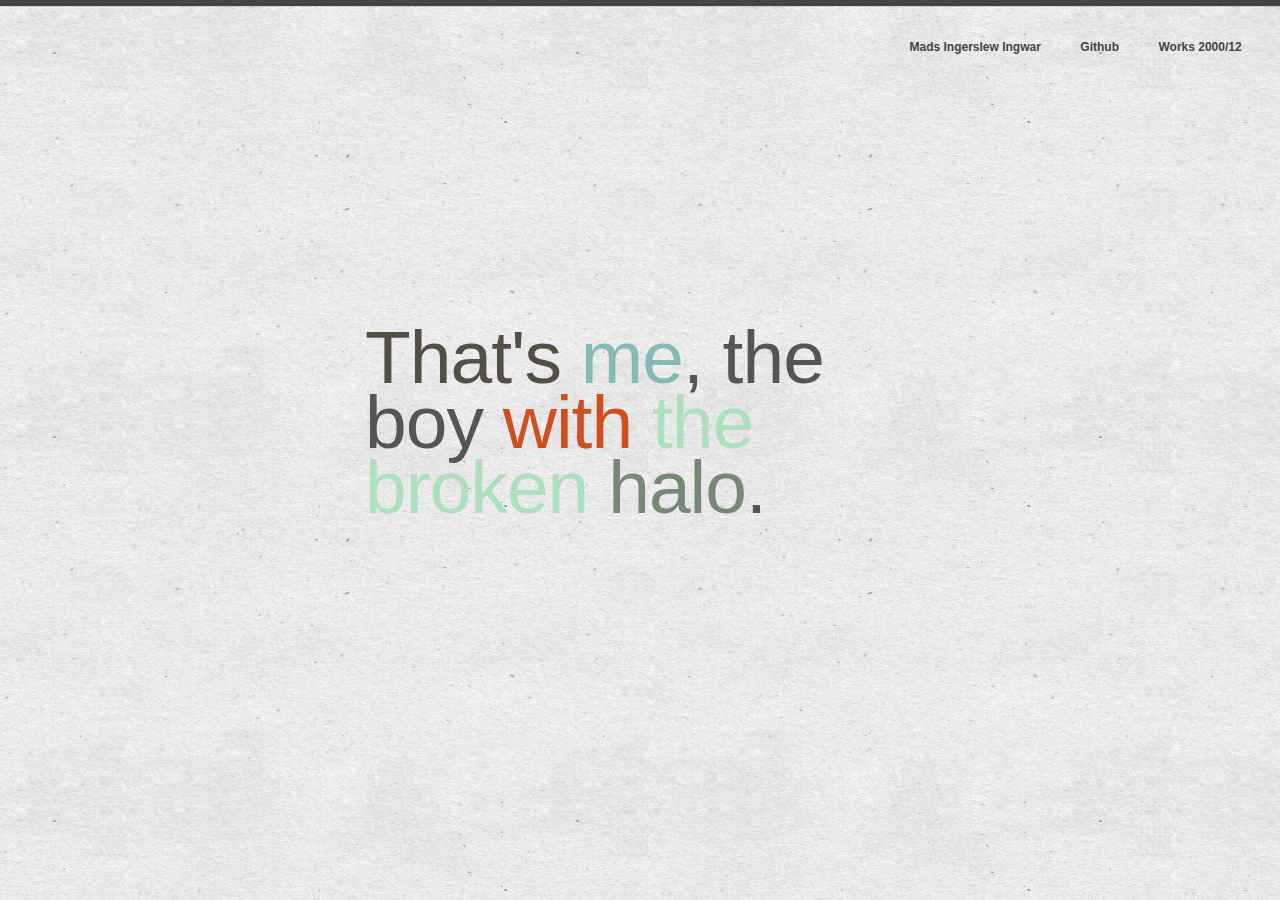
==== index.html @ 5b3588c6 "First draft" ====
<!DOCTYPE html>
<html>
<head>
	<title>Mads Ingerslew Ingwar</title>

	<meta http-equiv="Content-Type" content="text/html; charset=UTF-8">
	<link rel="stylesheet" href="style.css" type="text/css" media="screen">
</head>

<body>

    <div class="header"></div>
    
    <div><h2>
        <span style="color: #544F45;">That's</span> <span style="color: #86BAB8;">me</span>, the 
        boy <span style="color: #CF4F21;">with</span> <span style="color: #AFE0BD;">the 
        broken</span> <span style="color: #768975;">halo</span>.
    </h2></div>
		
	<!-- <div><h2>
	        <span style="color: #544F45;">Live</span> <span style="color: #86BAB8;">a simple life</span> in 
	        a <span style="color: #CF4F21;">quiet town.</span> Steady <span style="color: #AFE0BD;">as she 
	        </span> <span style="color: #768975;">goes</span>.
	  </h2></div> -->
    
    <p id="footer">
		<a href="mailto:mail&#91;at&#93;madsingwar&#91;dot&#93;com">Mads Ingerslew Ingwar</a> 
		<a href="https://github.com/madsingwar">Github</a>
		<a href="http://dk.linkedin.com/in/madsingwar/">Works 2000/12</a>
	</p>
    
</body>
</html>
---- style.css ----
/* Resets */
*				{ margin: 0; padding: 0; }

/* Backround texture and font setting */
html        	{ background: url(whitebg.jpg) repeat center; background-color: #fff; }
body        	{ font-family: "Gill Sans", "Gill Sans MT", "Calibri", sans-serif; font-size: 16px; line-height: 20px; color: #555; }

/* Header line and navigation */
.header     	{ position: fixed;  top: 0; left: 0; width: 100%; height: 6px; margin: 0; background-color: #444; box-shadow: 0px 0px 1px #444; z-index: 10; }

/* Positioning and description */
div         	{ position: absolute; width: 550px; height: 250px; left: 50%; top: 50%; margin: -125px 0 0 -275px; }

/* Splash heading and quotes */
h2          	{ font-size: 75px; font-weight: 300; letter-spacing: -1px; line-height: 65px; width: 100%; }

/* Links and colors */
a 		    	{ text-decoration: none; color: #444; font-weight: 600; -webkit-transition: border-color .15s linear; -moz-transition: border-color .25s linear; -ms-transition: border-color .25s linear; -o-transition: color .25s linear; transition: border-color .25s linear; }
a:hover     	{ color: #555; }
span        	{ color: #999; font-weight: 300; }
strong      	{ font-weight: 900; }

#footer 		{ position: absolute;  top: 4%;  right: 3%; text-align: right; }
#footer a 		{ display: inline-block; margin: 0 0 0 35px; font-size: 12px; padding-bottom: 1px; border-bottom: 2px solid transparent; }
#footer a:hover { border-bottom: 2px solid #5EAFF0; }
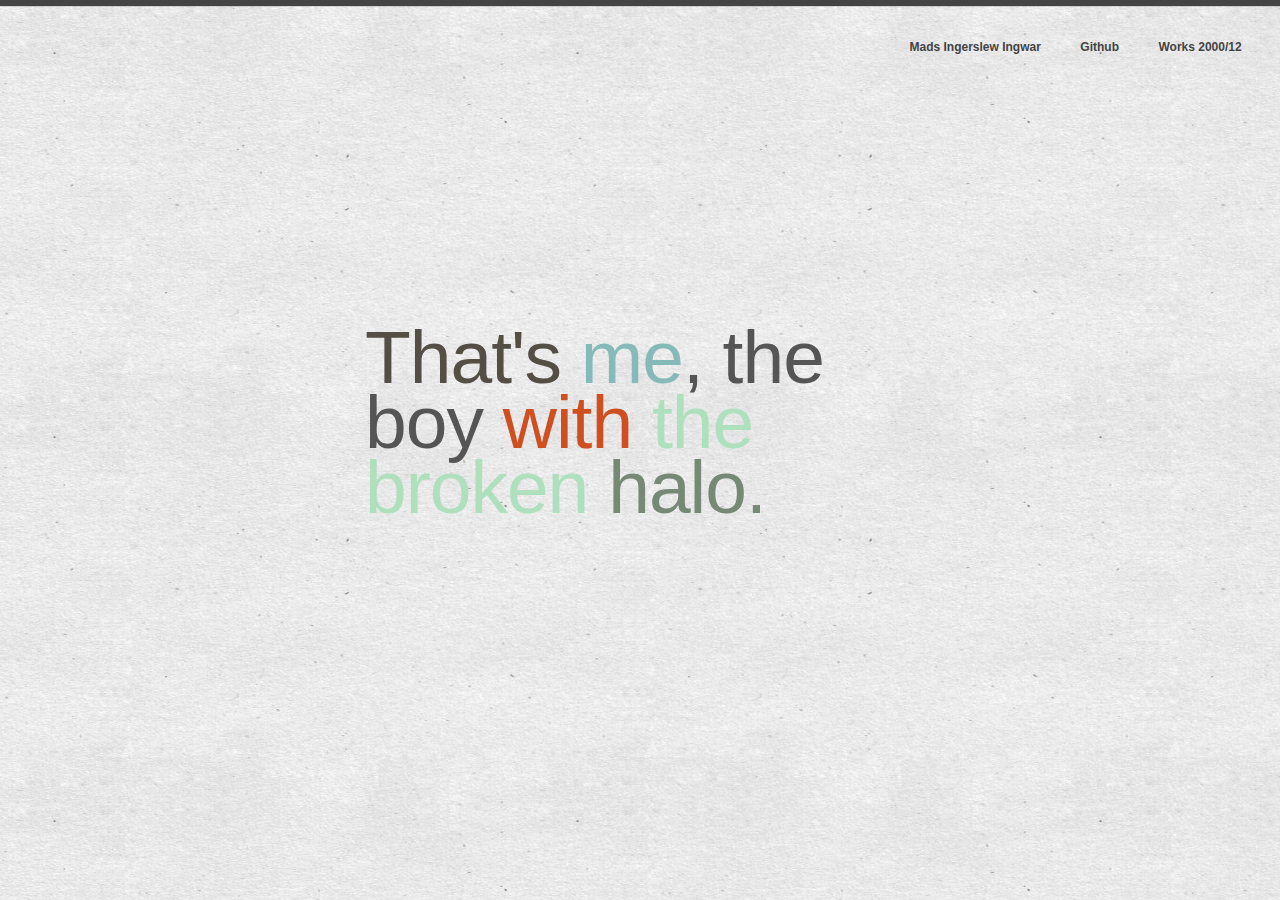
==== commit 3184acf1: "Github Hosted" ====
--- a/index.html
+++ b/index.html
@@ -14,7 +14,7 @@
     <div><h2>
         <span style="color: #544F45;">That's</span> <span style="color: #86BAB8;">me</span>, the 
         boy <span style="color: #CF4F21;">with</span> <span style="color: #AFE0BD;">the 
-        broken</span> <span style="color: #768975;">halo</span>.
+        broken</span> <span style="color: #768975;">halo.</span>
     </h2></div>
 		
 	<!-- <div><h2>
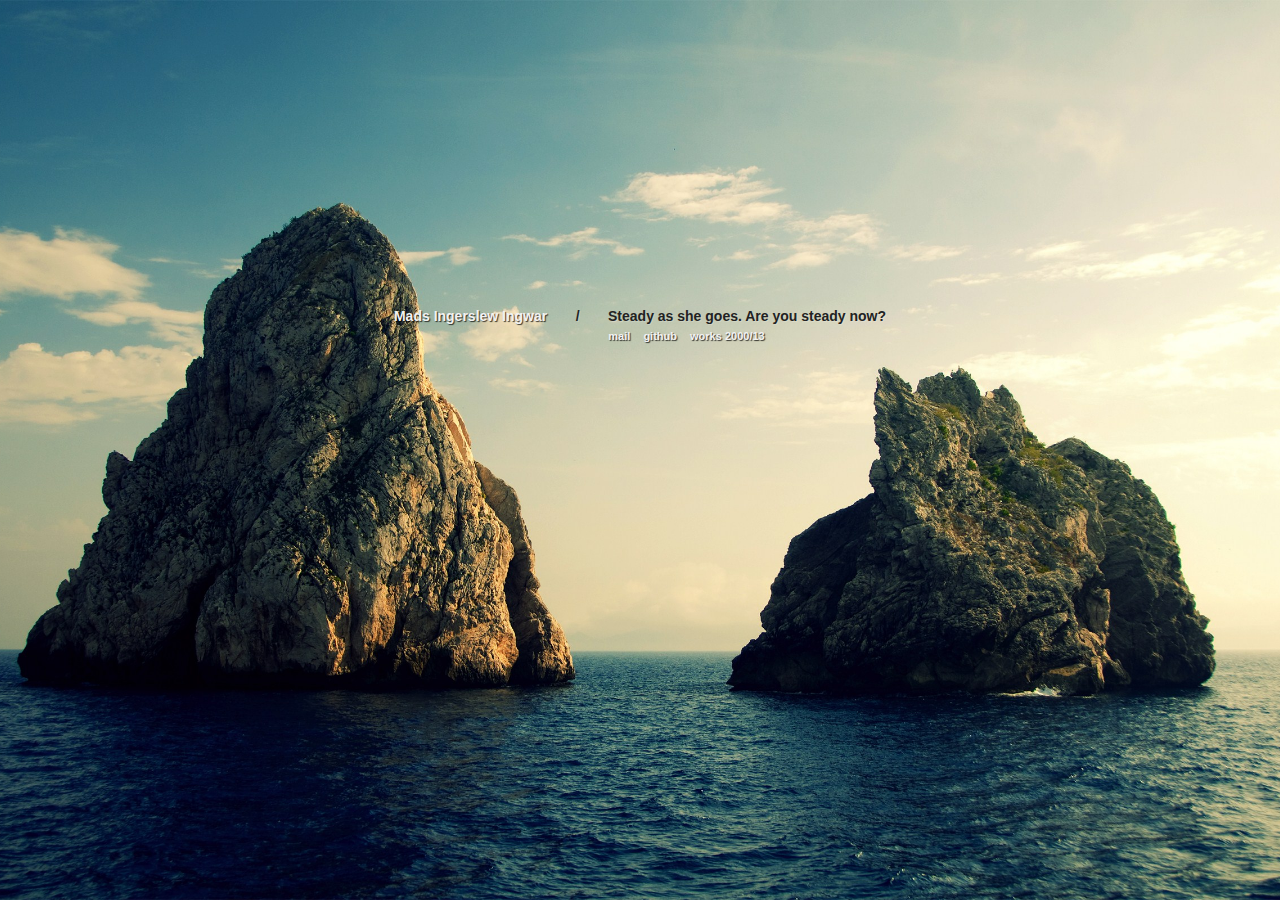
==== commit 8529cd40: "Steady as she goes" ====
--- a/index.html
+++ b/index.html
@@ -8,26 +8,9 @@
 </head>
 
 <body>
+	
+<div><h1>Mads Ingerslew Ingwar</h1> <h2>/</h2> <h3>Steady as she goes. Are you steady now?</h3><br>
+                                               <h4><a href="mailto:mail@madsingwar.com">mail</a> <a href="http://www.github.com/madsingwar">github</a> <a href="http://dk.linkedin.com/in/madsingwar/">works 2000/13</a></h4></div>
 
-    <div class="header"></div>
-    
-    <div><h2>
-        <span style="color: #544F45;">That's</span> <span style="color: #86BAB8;">me</span>, the 
-        boy <span style="color: #CF4F21;">with</span> <span style="color: #AFE0BD;">the 
-        broken</span> <span style="color: #768975;">halo.</span>
-    </h2></div>
-		
-	<!-- <div><h2>
-	        <span style="color: #544F45;">Live</span> <span style="color: #86BAB8;">a simple life</span> in 
-	        a <span style="color: #CF4F21;">quiet town.</span> Steady <span style="color: #AFE0BD;">as she 
-	        </span> <span style="color: #768975;">goes</span>.
-	  </h2></div> -->
-    
-    <p id="footer">
-		<a href="mailto:mail&#91;at&#93;madsingwar&#91;dot&#93;com">Mads Ingerslew Ingwar</a> 
-		<a href="https://github.com/madsingwar">Github</a>
-		<a href="http://dk.linkedin.com/in/madsingwar/">Works 2000/12</a>
-	</p>
-    
 </body>
 </html>--- a/style.css
+++ b/style.css
@@ -1,26 +1,29 @@
-/* Resets */
-*				{ margin: 0; padding: 0; }
+* { margin: 0; padding: 0; }
 
-/* Backround texture and font setting */
-html        	{ background: url(whitebg.jpg) repeat center; background-color: #fff; }
-body        	{ font-family: "Gill Sans", "Gill Sans MT", "Calibri", sans-serif; font-size: 16px; line-height: 20px; color: #555; }
+html, body {  font-family: 'Helvetica Neue', Helvetica, Arial, sans-serif; color: #222; }
 
-/* Header line and navigation */
-.header     	{ position: fixed;  top: 0; left: 0; width: 100%; height: 6px; margin: 0; background-color: #444; box-shadow: 0px 0px 1px #444; z-index: 10; }
 
-/* Positioning and description */
-div         	{ position: absolute; width: 550px; height: 250px; left: 50%; top: 50%; margin: -125px 0 0 -275px; }
+body { background: url(7.jpg) no-repeat center center fixed; 
+	   -webkit-background-size: cover;
+	      -moz-background-size: cover;
+	        -o-background-size: cover;
+			   background-size: cover; 
+	}
 
-/* Splash heading and quotes */
-h2          	{ font-size: 75px; font-weight: 300; letter-spacing: -1px; line-height: 65px; width: 100%; }
+a { color: #f2f2f2; text-decoration: none; margin: 0 0 0 10px; font-weight: bold;
+	-webkit-transition: color .15s linear;
+	   -moz-transition: color .15s linear;
+	    -ms-transition: color .15s linear;
+	     -o-transition: color .15s linear;
+	        transition: color .15s linear;
+}
+a:hover { color: #222; }
 
-/* Links and colors */
-a 		    	{ text-decoration: none; color: #444; font-weight: 600; -webkit-transition: border-color .15s linear; -moz-transition: border-color .25s linear; -ms-transition: border-color .25s linear; -o-transition: color .25s linear; transition: border-color .25s linear; }
-a:hover     	{ color: #555; }
-span        	{ color: #999; font-weight: 300; }
-strong      	{ font-weight: 900; }
+div { text-align: center; position: absolute; width: 100%; top: 34%; }
 
-#footer 		{ position: absolute;  top: 4%;  right: 3%; text-align: right; }
-#footer a 		{ display: inline-block; margin: 0 0 0 35px; font-size: 12px; padding-bottom: 1px; border-bottom: 2px solid transparent; }
-#footer a:hover { border-bottom: 2px solid #5EAFF0; }
 
+h1, h2, h3, h4 { font-size: 14px; display: inline-block; margin: 0 12px 0 12px; line-height: 20px; }
+h1, h4 { color: #f2f2f2; text-shadow: 1px 1px 1px rgba(0,0,0,0.75) }
+h2, h3 { text-shadow: 1px 1px 0px rgba(255,255,255,0.2) }
+h4 { font-size: 11px; margin-left: 95px; }
+
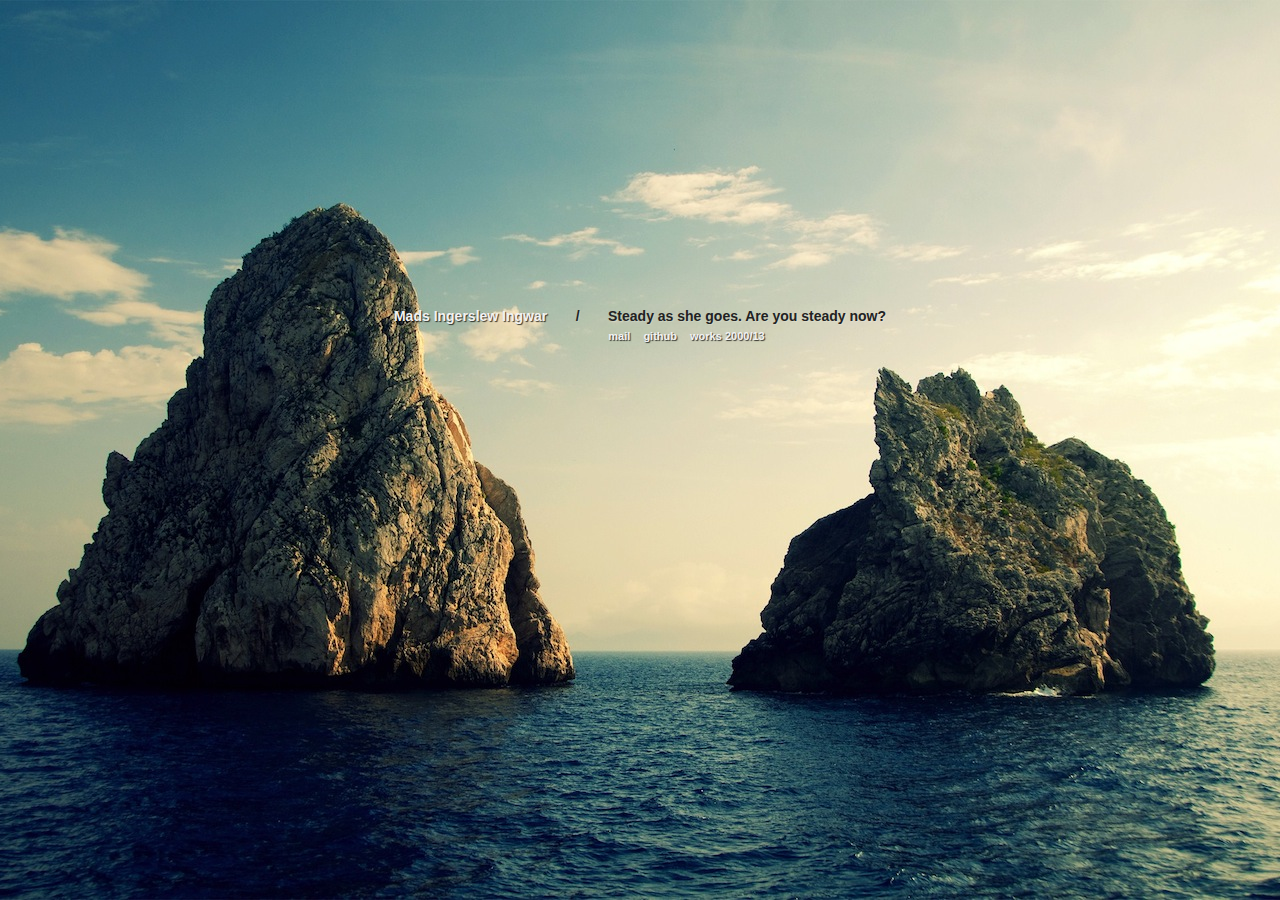
==== commit 75549fde: "madsingwar.com" ====
--- a/index.html
+++ b/index.html
@@ -10,7 +10,7 @@
 <body>
 	
 <div><h1>Mads Ingerslew Ingwar</h1> <h2>/</h2> <h3>Steady as she goes. Are you steady now?</h3><br>
-                                               <h4><a href="mailto:mail@madsingwar.com">mail</a> <a href="http://www.github.com/madsingwar">github</a> <a href="http://dk.linkedin.com/in/madsingwar/">works 2000/13</a></h4></div>
+                                               <h4><a href="m&#97;ilto&#58;ma&#100;s%4&#48;i&#37;6&#69;&#103;&#119;a&#37;72&#46;dk">mail</a> <a href="http://www.github.com/madsingwar">github</a> <a href="http://dk.linkedin.com/in/madsingwar/">works 2000/13</a></h4></div>
 
 </body>
 </html>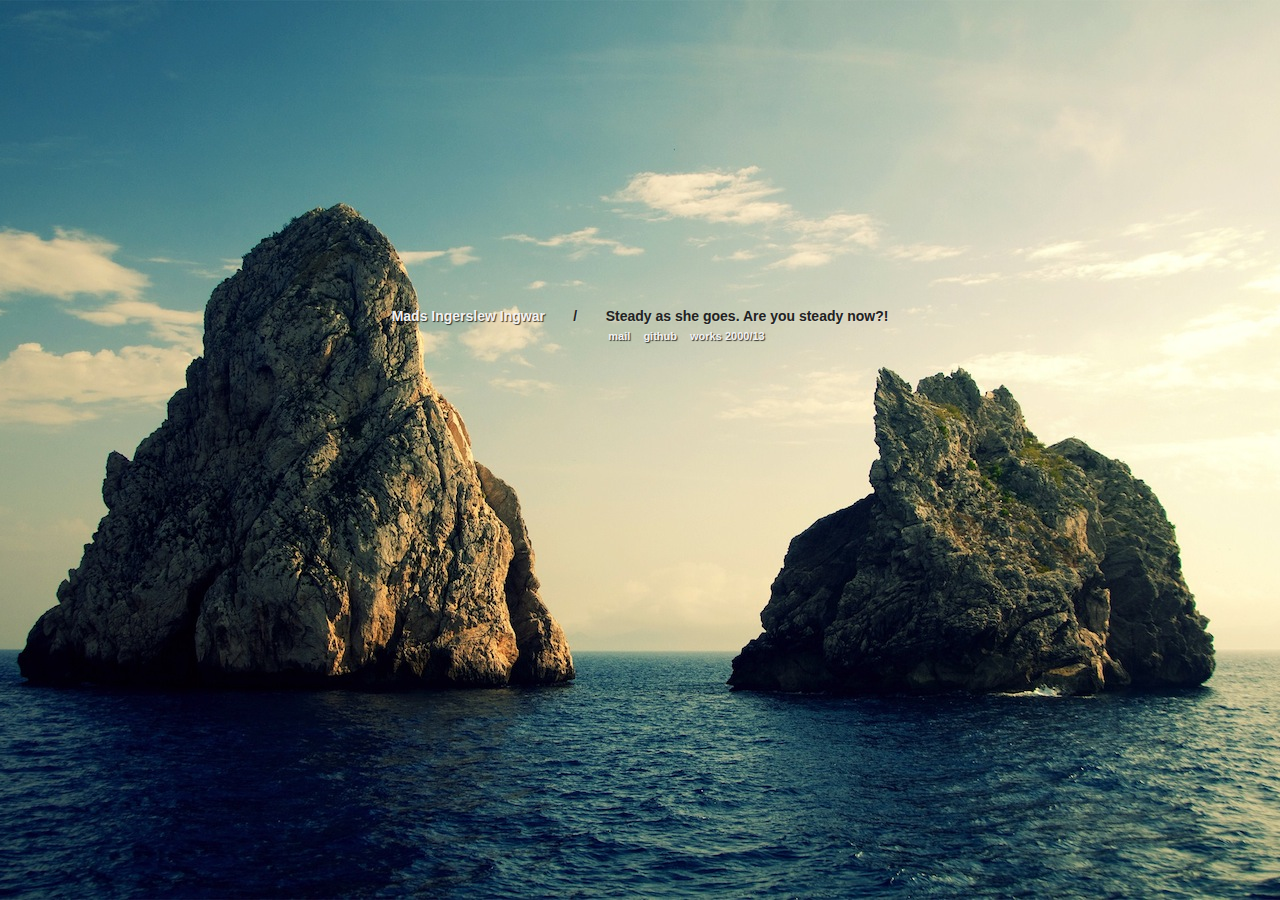
==== commit 87ec5e10: "Update index.html" ====
--- a/index.html
+++ b/index.html
@@ -9,8 +9,8 @@
 
 <body>
 	
-<div><h1>Mads Ingerslew Ingwar</h1> <h2>/</h2> <h3>Steady as she goes. Are you steady now?</h3><br>
+<div><h1>Mads Ingerslew Ingwar</h1> <h2>/</h2> <h3>Steady as she goes. Are you steady now?!</h3><br>
                                                <h4><a href="m&#97;ilto&#58;ma&#100;s%4&#48;i&#37;6&#69;&#103;&#119;a&#37;72&#46;dk">mail</a> <a href="http://www.github.com/madsingwar">github</a> <a href="http://dk.linkedin.com/in/madsingwar/">works 2000/13</a></h4></div>
 
 </body>
-</html>+</html>
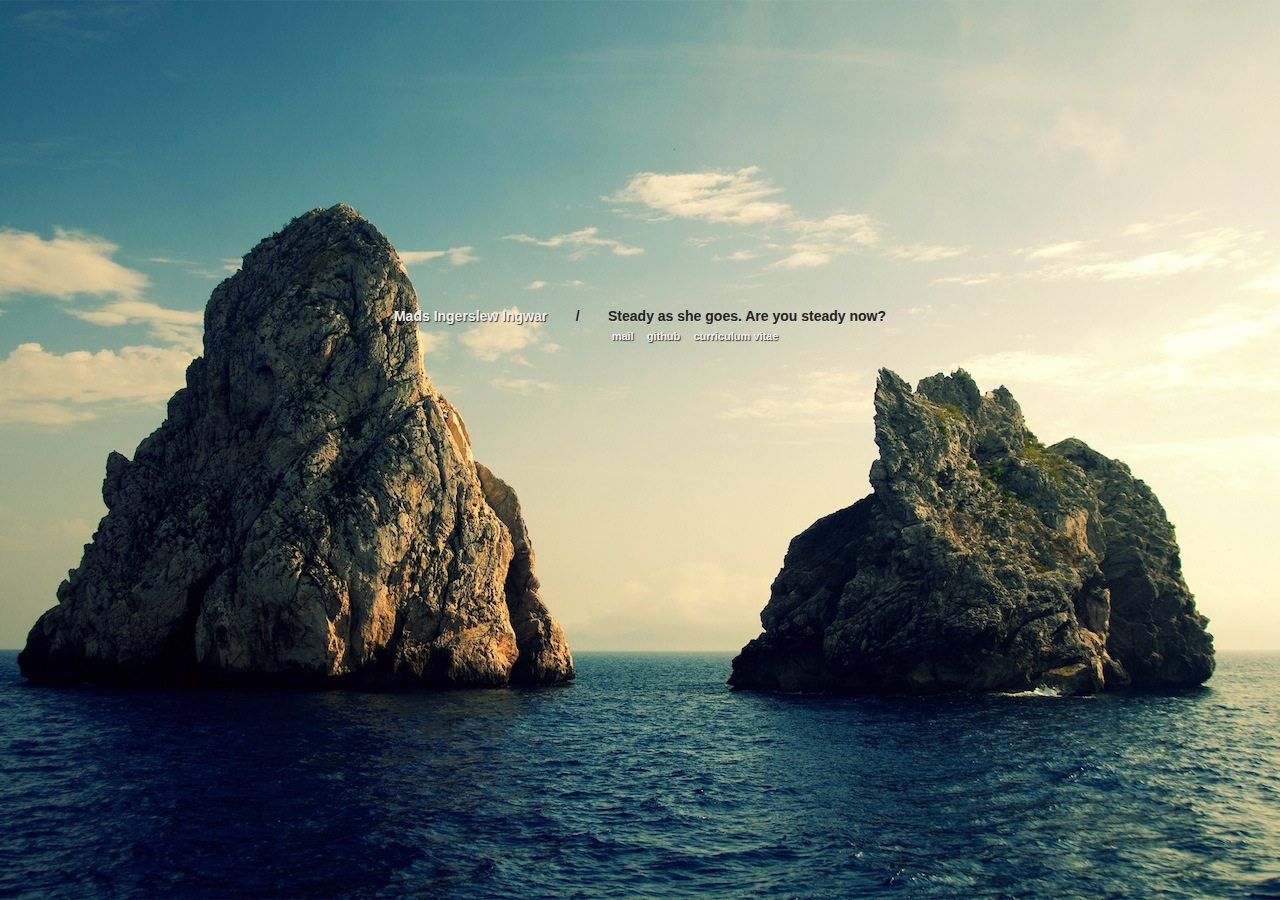
==== commit 4b6fb3b1: "3-year review style changes" ====
--- a/index.html
+++ b/index.html
@@ -1,16 +1,19 @@
 <!DOCTYPE html>
 <html>
 <head>
-	<title>Mads Ingerslew Ingwar</title>
+    <title>Mads Ingerslew Ingwar</title>
 
-	<meta http-equiv="Content-Type" content="text/html; charset=UTF-8">
-	<link rel="stylesheet" href="style.css" type="text/css" media="screen">
+    <meta http-equiv="Content-Type" content="text/html; charset=UTF-8">
+    <link rel="stylesheet" href="style.css" type="text/css" media="screen">
 </head>
 
 <body>
-	
-<div><h1>Mads Ingerslew Ingwar</h1> <h2>/</h2> <h3>Steady as she goes. Are you steady now?!</h3><br>
-                                               <h4><a href="m&#97;ilto&#58;ma&#100;s%4&#48;i&#37;6&#69;&#103;&#119;a&#37;72&#46;dk">mail</a> <a href="http://www.github.com/madsingwar">github</a> <a href="http://dk.linkedin.com/in/madsingwar/">works 2000/13</a></h4></div>
-
+    <div>
+        <h1>Mads Ingerslew Ingwar</h1> <h2>/</h2> <h3>Steady as she goes. Are you steady now?</h3><br>
+        <h4>
+            <a href="m&#97;ilto&#58;ma&#100;s+web%4&#48;i&#37;6&#69;&#103;&#119;a&#37;72&#46;dk">mail</a>
+            <a href="http://www.github.com/madsingwar">github</a> <a href="http://dk.linkedin.com/in/madsingwar/">curriculum vitae</a>
+        </h4>
+    </div>
 </body>
 </html>
--- a/style.css
+++ b/style.css
@@ -3,11 +3,11 @@
 html, body {  font-family: 'Helvetica Neue', Helvetica, Arial, sans-serif; color: #222; }
 
 
-body { background: url(7.jpg) no-repeat center center fixed; 
+body { background: url(7.jpg) no-repeat center center fixed;
 	   -webkit-background-size: cover;
 	      -moz-background-size: cover;
 	        -o-background-size: cover;
-			   background-size: cover; 
+			   background-size: cover;
 	}
 
 a { color: #f2f2f2; text-decoration: none; margin: 0 0 0 10px; font-weight: bold;
@@ -25,5 +25,4 @@
 h1, h2, h3, h4 { font-size: 14px; display: inline-block; margin: 0 12px 0 12px; line-height: 20px; }
 h1, h4 { color: #f2f2f2; text-shadow: 1px 1px 1px rgba(0,0,0,0.75) }
 h2, h3 { text-shadow: 1px 1px 0px rgba(255,255,255,0.2) }
-h4 { font-size: 11px; margin-left: 95px; }
-
+h4 { font-size: 11px; margin-left: 112px; }
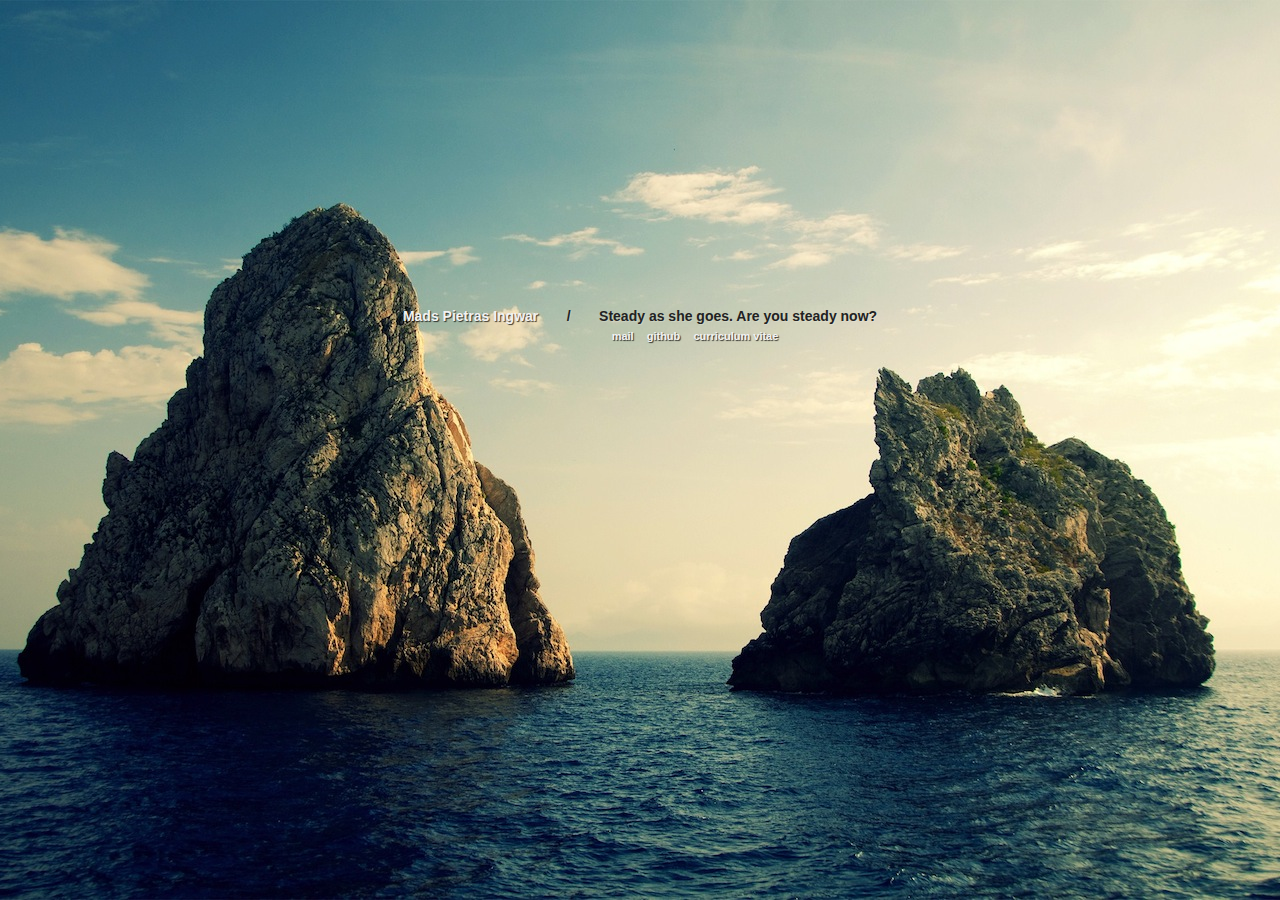
==== commit e9616725: "💍" ====
--- a/index.html
+++ b/index.html
@@ -1,7 +1,7 @@
 <!DOCTYPE html>
 <html>
 <head>
-    <title>Mads Ingerslew Ingwar</title>
+    <title>Mads Pietras Ingwar</title>
 
     <meta http-equiv="Content-Type" content="text/html; charset=UTF-8">
     <link rel="stylesheet" href="style.css" type="text/css" media="screen">
@@ -9,7 +9,7 @@
 
 <body>
     <div>
-        <h1>Mads Ingerslew Ingwar</h1> <h2>/</h2> <h3>Steady as she goes. Are you steady now?</h3><br>
+        <h1>Mads Pietras Ingwar</h1> <h2>/</h2> <h3>Steady as she goes. Are you steady now?</h3><br>
         <h4>
             <a href="m&#97;ilto&#58;ma&#100;s+web%4&#48;i&#37;6&#69;&#103;&#119;a&#37;72&#46;dk">mail</a>
             <a href="http://www.github.com/madsingwar">github</a> <a href="http://dk.linkedin.com/in/madsingwar/">curriculum vitae</a>
